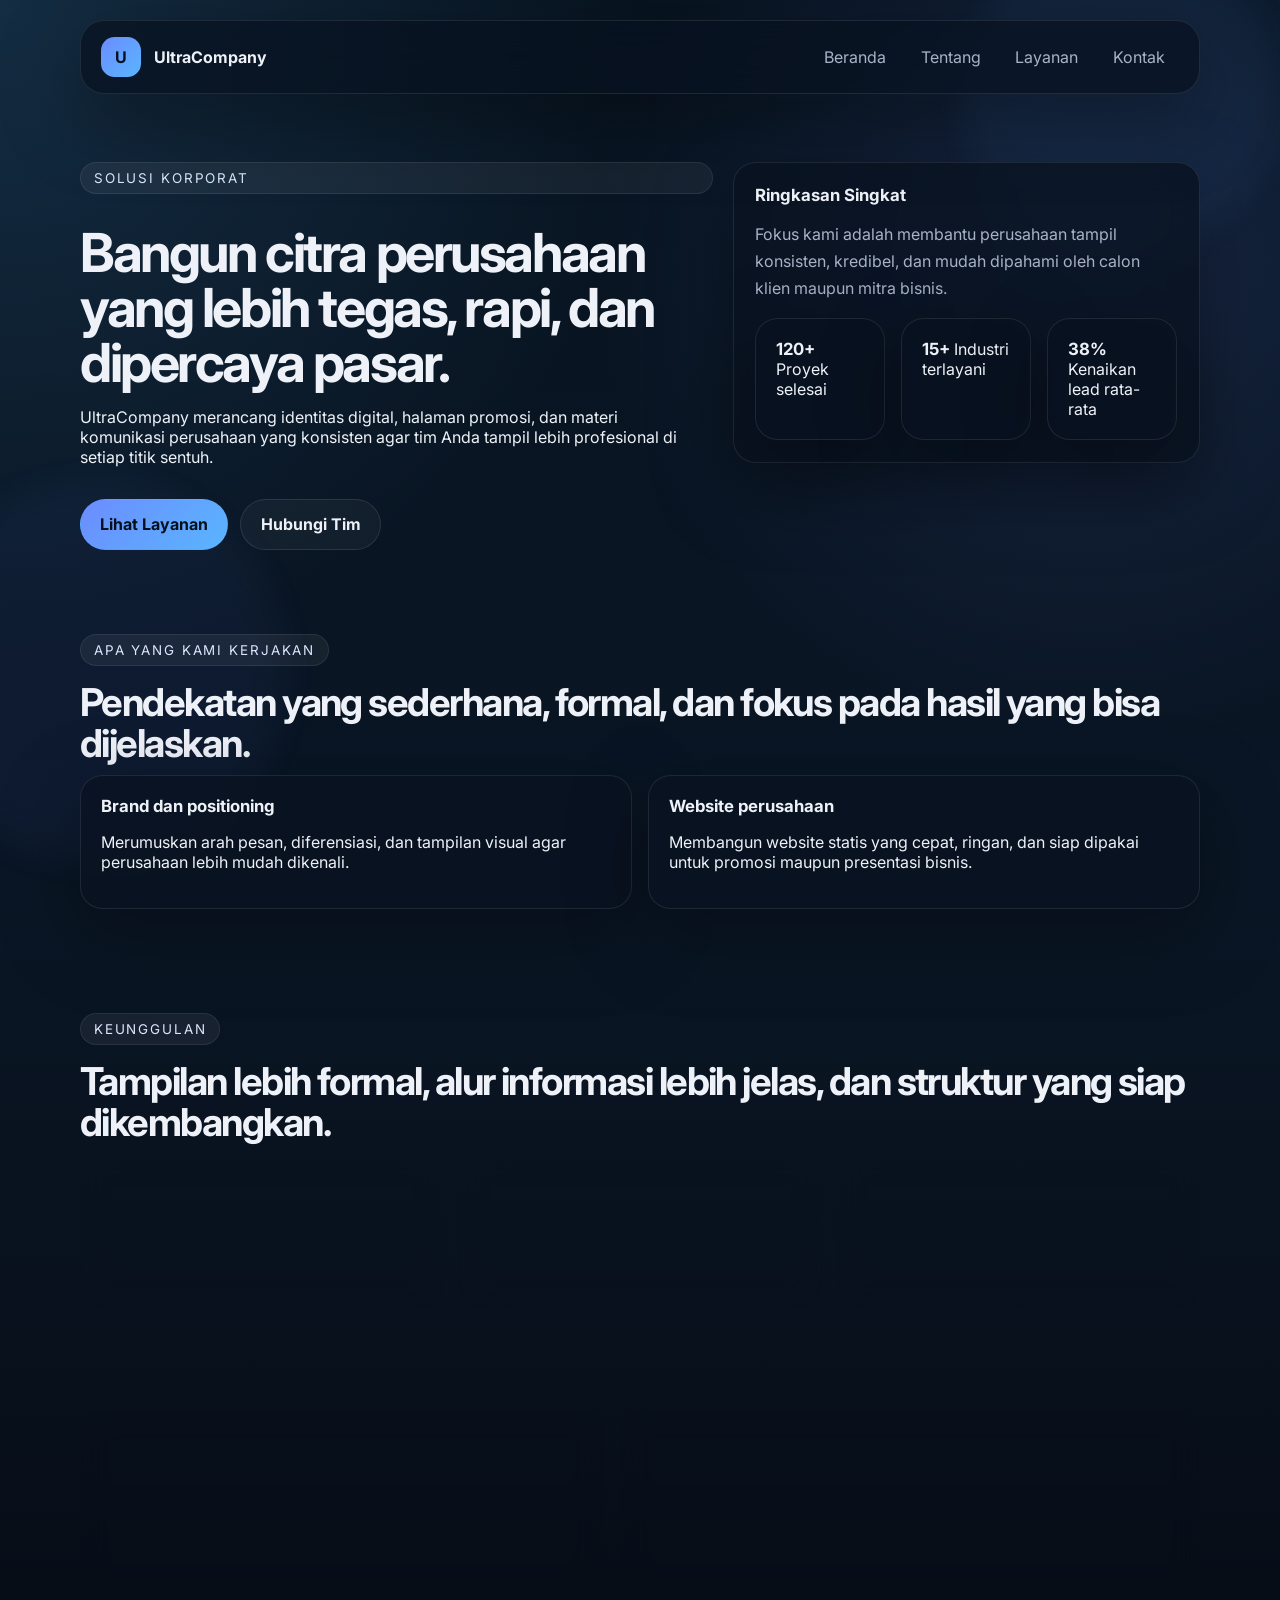
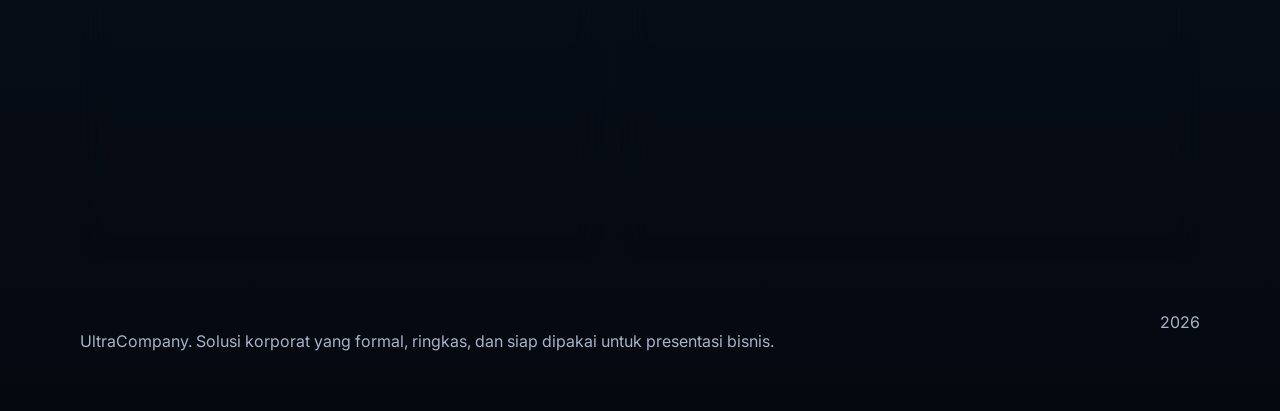
==== index.html @ c70ca1a2 "ready" ====
<!doctype html>
<html lang="id">
<head>
  <meta charset="utf-8">
  <meta name="viewport" content="width=device-width, initial-scale=1">
  <meta name="description" content="UltraCompany membantu perusahaan membangun citra digital yang profesional, konsisten, dan siap berkembang.">
  <title>UltraCompany | Solusi Korporat untuk Pertumbuhan Digital</title>
  <link rel="preconnect" href="https://fonts.googleapis.com">
  <link rel="preconnect" href="https://fonts.gstatic.com" crossorigin>
  <link href="https://fonts.googleapis.com/css2?family=Inter:wght@400;500;600;700;800;900&display=swap" rel="stylesheet">
  <link rel="stylesheet" href="css/style.css">
</head>
<body>
  <div class="backdrop backdrop-a" aria-hidden="true"></div>
  <div class="backdrop backdrop-b" aria-hidden="true"></div>

  <header class="topbar section-shell">
    <a class="brand" href="index.html" aria-label="UltraCompany beranda">
      <span class="brand-mark">U</span>
      <span class="brand-text">UltraCompany</span>
    </a>

    <nav class="nav" aria-label="Navigasi utama">
      <a href="index.html">Beranda</a>
      <a href="about.html">Tentang</a>
      <a href="services.html">Layanan</a>
      <a href="contact.html">Kontak</a>
    </nav>
  </header>

  <main>
    <section class="section-shell page-hero page-hero-grid">
      <div class="page-hero-copy reveal">
        <span class="eyebrow">Solusi Korporat</span>
        <h1>Bangun citra perusahaan yang lebih tegas, rapi, dan dipercaya pasar.</h1>
        <p>
          UltraCompany merancang identitas digital, halaman promosi, dan materi komunikasi perusahaan yang konsisten agar tim Anda tampil lebih profesional di setiap titik sentuh.
        </p>
        <div class="link-row">
          <a class="btn btn-primary" href="services.html">Lihat Layanan</a>
          <a class="btn btn-secondary" href="contact.html">Hubungi Tim</a>
        </div>
      </div>

      <aside class="page-panel reveal" aria-label="Ringkasan perusahaan">
        <h3>Ringkasan Singkat</h3>
        <p class="page-intro">Fokus kami adalah membantu perusahaan tampil konsisten, kredibel, dan mudah dipahami oleh calon klien maupun mitra bisnis.</p>
        <div class="stat-grid">
          <div class="stat-card">
            <strong>120+</strong>
            <span>Proyek selesai</span>
          </div>
          <div class="stat-card">
            <strong>15+</strong>
            <span>Industri terlayani</span>
          </div>
          <div class="stat-card">
            <strong>38%</strong>
            <span>Kenaikan lead rata-rata</span>
          </div>
        </div>
      </aside>
    </section>

    <section class="section-shell page-section">
      <span class="eyebrow reveal">Apa yang Kami Kerjakan</span>
      <h2 class="reveal">Pendekatan yang sederhana, formal, dan fokus pada hasil yang bisa dijelaskan.</h2>
      <div class="service-detail-grid">
        <article class="service-detail reveal">
          <h3>Brand dan positioning</h3>
          <p>Merumuskan arah pesan, diferensiasi, dan tampilan visual agar perusahaan lebih mudah dikenali.</p>
        </article>
        <article class="service-detail reveal">
          <h3>Website perusahaan</h3>
          <p>Membangun website statis yang cepat, ringan, dan siap dipakai untuk promosi maupun presentasi bisnis.</p>
        </article>
      </div>
    </section>

    <section class="section-shell page-section">
      <span class="eyebrow reveal">Keunggulan</span>
      <h2 class="reveal">Tampilan lebih formal, alur informasi lebih jelas, dan struktur yang siap dikembangkan.</h2>
      <div class="value-grid">
        <div class="value-card reveal">
          <h3>Visual yang tenang</h3>
          <p>Dirancang tanpa elemen berlebihan agar kesan perusahaan tetap profesional.</p>
        </div>
        <div class="value-card reveal">
          <h3>Bahasa yang ringkas</h3>
          <p>Konten ditulis dengan nada yang jelas sehingga lebih mudah dipindai dan dipahami.</p>
        </div>
        <div class="value-card reveal">
          <h3>Siap dipakai untuk deploy</h3>
          <p>Struktur file sederhana dan statis, mudah dipindahkan ke hosting apa pun.</p>
        </div>
      </div>
    </section>

    <section class="section-shell page-section contact-grid">
      <div class="contact-card reveal">
        <span class="eyebrow">Portofolio Singkat</span>
        <h2>Contoh hasil yang menekankan kepercayaan dan konsistensi visual.</h2>
        <ul class="bullet-list">
          <li><strong>Rebranding distribusi</strong> Penyegaran identitas dan halaman promosi untuk memperkuat citra perusahaan.</li>
          <li><strong>Website korporat</strong> Struktur informasi yang lebih rapi untuk tim internal dan calon klien.</li>
        </ul>
      </div>

      <div class="contact-card reveal">
        <span class="eyebrow">Siap Mulai</span>
        <h2>Siapkan halaman perusahaan yang lebih formal dan mudah dipercaya.</h2>
        <p class="page-intro">Jika Anda ingin memperbarui citra digital perusahaan, kami bisa bantu dari struktur konten sampai tampilan akhir.</p>
        <div class="link-row">
          <a class="btn btn-primary" href="contact.html">Minta Penawaran</a>
          <a class="btn btn-secondary" href="about.html">Tentang Kami</a>
        </div>
      </div>
    </section>
  </main>

  <footer class="footer section-shell">
    <p>UltraCompany. Solusi korporat yang formal, ringkas, dan siap dipakai untuk presentasi bisnis.</p>
    <span>2026</span>
  </footer>
</body>
</html>
---- css/style.css ----
:root {
  --bg: #08111f;
  --bg-soft: #0f1a2d;
  --panel: rgba(9, 18, 32, 0.78);
  --panel-border: rgba(255, 255, 255, 0.09);
  --text: #eef2f8;
  --muted: #a8b3c7;
  --accent: #6c8cff;
  --accent-2: #59b5ff;
  --shadow: 0 24px 80px rgba(0, 0, 0, 0.35);
}

* {
  box-sizing: border-box;
}

html {
  scroll-behavior: smooth;
}

body {
  margin: 0;
  font-family: "Inter", system-ui, -apple-system, BlinkMacSystemFont, "Segoe UI", sans-serif;
  background:
    radial-gradient(circle at top left, rgba(89, 181, 255, 0.16), transparent 28%),
    radial-gradient(circle at 85% 12%, rgba(108, 140, 255, 0.16), transparent 24%),
    linear-gradient(180deg, #07131f 0%, #0a1625 45%, #05080f 100%);
  color: var(--text);
}

a {
  color: inherit;
  text-decoration: none;
}

.backdrop {
  position: fixed;
  inset: auto;
  z-index: -1;
  filter: blur(18px);
  opacity: 0.45;
}

.backdrop-a {
  width: 20rem;
  height: 20rem;
  top: -4rem;
  right: 0;
  background: rgba(89, 181, 255, 0.12);
  border-radius: 50%;
}

.backdrop-b {
  width: 24rem;
  height: 24rem;
  left: -6rem;
  top: 30rem;
  background: rgba(108, 140, 255, 0.12);
  border-radius: 50%;
}

.section-shell {
  width: min(1120px, calc(100% - 2rem));
  margin: 0 auto;
}

.topbar {
  width: min(1120px, calc(100% - 2rem));
  margin: 1.25rem auto 0;
  padding: 1rem 1.25rem;
  display: flex;
  align-items: center;
  justify-content: space-between;
  gap: 1rem;
  border: 1px solid var(--panel-border);
  background: rgba(8, 17, 31, 0.72);
  backdrop-filter: blur(18px);
  border-radius: 1.5rem;
  box-shadow: var(--shadow);
  position: sticky;
  top: 1rem;
  z-index: 20;
}

.brand {
  display: inline-flex;
  align-items: center;
  gap: 0.8rem;
  font-family: inherit;
  font-weight: 700;
}

.brand-mark {
  width: 2.5rem;
  height: 2.5rem;
  display: grid;
  place-items: center;
  border-radius: 0.85rem;
  background: linear-gradient(135deg, var(--accent), var(--accent-2));
  color: #07131f;
}

.nav {
  display: flex;
  flex-wrap: wrap;
  gap: 0.35rem;
}

.nav a {
  padding: 0.6rem 0.9rem;
  color: var(--muted);
  border-radius: 999px;
}

.nav a:hover,
.nav a:focus-visible {
  background: rgba(255, 255, 255, 0.06);
  color: var(--text);
  outline: none;
}

.hero {
  padding: 5.5rem 0 2rem;
  display: grid;
  grid-template-columns: 1.2fr 0.8fr;
  gap: 1.5rem;
  align-items: center;
}

.hero-copy h1,
.section-heading h2,
.contact-block h2 {
  margin: 0;
  font-family: inherit;
  line-height: 1.02;
  letter-spacing: -0.04em;
  font-weight: 800;
}

.hero-copy h1 {
  font-size: clamp(2.8rem, 5vw, 5.8rem);
  max-width: 11ch;
}

.eyebrow {
  display: inline-block;
  margin-bottom: 1rem;
  padding: 0.45rem 0.8rem;
  border-radius: 999px;
  font-size: 0.84rem;
  letter-spacing: 0.14em;
  text-transform: uppercase;
  color: #dce7ff;
  background: rgba(255, 255, 255, 0.06);
  border: 1px solid rgba(255, 255, 255, 0.08);
}

.hero-copy p,
.section-heading p,
.service-card p,
.benefit-item p,
.portfolio-card p,
.quote-block p,
.contact-block p,
.footer p {
  color: var(--muted);
  line-height: 1.7;
  font-size: 1rem;
}

.hero-copy p {
  max-width: 60ch;
  font-size: 1.08rem;
  margin: 1.4rem 0 0;
}

.hero-actions {
  display: flex;
  flex-wrap: wrap;
  gap: 0.9rem;
  margin-top: 2rem;
}

.btn {
  display: inline-flex;
  align-items: center;
  justify-content: center;
  min-height: 3.2rem;
  padding: 0.8rem 1.2rem;
  border-radius: 999px;
  border: 1px solid transparent;
  font-weight: 700;
}

.btn-primary {
  background: linear-gradient(135deg, var(--accent), var(--accent-2));
  color: #04111b;
}

.btn-secondary {
  background: rgba(255, 255, 255, 0.04);
  border-color: rgba(255, 255, 255, 0.1);
}

.stats {
  display: grid;
  grid-template-columns: repeat(3, minmax(0, 1fr));
  gap: 1rem;
  margin-top: 2.4rem;
}

.stats div,
.mini-grid div,
.service-card,
.benefit-item,
.portfolio-card,
.hero-card,
.quote-block,
.contact-block {
  border: 1px solid var(--panel-border);
  background: var(--panel);
  box-shadow: var(--shadow);
  backdrop-filter: blur(16px);
}

.stats div {
  padding: 1rem;
  border-radius: 1.2rem;
}

.stats strong,
.mini-grid strong {
  display: block;
  font-size: 1.35rem;
  font-family: inherit;
  font-weight: 800;
}

.stats span,
.mini-grid span,
.panel-row span,
.portfolio-tag {
  color: var(--muted);
  font-size: 0.92rem;
}

.hero-card {
  padding: 1.25rem;
  border-radius: 1.6rem;
}

.card-chip {
  display: inline-flex;
  margin-bottom: 1rem;
  padding: 0.45rem 0.8rem;
  border-radius: 999px;
  background: rgba(89, 181, 255, 0.14);
  color: #dce7ff;
  font-size: 0.82rem;
  font-weight: 700;
  text-transform: uppercase;
  letter-spacing: 0.12em;
}

.card-panel {
  display: grid;
  gap: 0.9rem;
}

.panel-row {
  padding: 1rem;
  border-radius: 1rem;
  background: rgba(255, 255, 255, 0.04);
}

.panel-row strong {
  display: block;
  margin-top: 0.35rem;
  font-size: 1.02rem;
  line-height: 1.5;
}

.mini-grid {
  margin-top: 1rem;
  display: grid;
  grid-template-columns: repeat(2, minmax(0, 1fr));
  gap: 0.9rem;
}

.mini-grid div {
  padding: 0.95rem;
  border-radius: 1rem;
}

.section-block {
  padding: 3.5rem 0;
}

.section-heading {
  max-width: 58rem;
  margin-bottom: 1.5rem;
}

.section-heading h2,
.contact-block h2 {
  font-size: clamp(2rem, 4vw, 3.4rem);
  max-width: 14ch;
}

.service-grid,
.portfolio-grid {
  display: grid;
  grid-template-columns: repeat(4, minmax(0, 1fr));
  gap: 1rem;
}

.service-card,
.benefit-item,
.portfolio-card {
  padding: 1.35rem;
  border-radius: 1.4rem;
}

.service-card h3,
.benefit-item strong,
.portfolio-card h3 {
  margin: 0 0 0.75rem;
  font-family: inherit;
  font-size: 1.2rem;
  font-weight: 700;
}

.split-layout {
  display: grid;
  gap: 1rem;
}

.benefits {
  display: grid;
  grid-template-columns: repeat(3, minmax(0, 1fr));
  gap: 1rem;
}

.quote-block {
  padding: 2rem;
  border-radius: 1.6rem;
  margin: 2rem auto;
}

.quote-block blockquote {
  margin: 0;
  font-family: inherit;
  font-size: clamp(1.5rem, 2.6vw, 2.5rem);
  line-height: 1.2;
  max-width: 22ch;
  font-weight: 700;
}

.portfolio-tag {
  display: inline-flex;
  margin-bottom: 1rem;
  padding: 0.35rem 0.7rem;
  border-radius: 999px;
  background: rgba(89, 181, 255, 0.12);
  color: #dce7ff;
}

.page-hero {
  padding: 4.25rem 0 2rem;
}

.page-hero-grid {
  display: grid;
  grid-template-columns: 1.15fr 0.85fr;
  gap: 1.25rem;
  align-items: start;
}

.page-hero-copy {
  display: grid;
  gap: 1rem;
}

.page-hero-copy h1,
.page-hero-copy h2 {
  margin: 0;
  font-size: clamp(2.4rem, 4.2vw, 4.8rem);
  line-height: 1.02;
  letter-spacing: -0.045em;
}

.page-hero-copy p {
  max-width: 62ch;
  margin: 0;
}

.page-panel,
.info-card,
.contact-card,
.process-step,
.service-detail,
.value-card,
.stat-card {
  border: 1px solid var(--panel-border);
  background: var(--panel);
  box-shadow: var(--shadow);
  backdrop-filter: blur(16px);
  border-radius: 1.4rem;
}

.page-panel {
  padding: 1.35rem;
}

.page-panel h3,
.info-card h3,
.contact-card h3,
.process-step h3,
.service-detail h3,
.value-card h3,
.stat-card strong {
  margin: 0 0 0.6rem;
  font-size: 1.05rem;
  font-weight: 700;
}

.stat-grid,
.value-grid,
.service-detail-grid,
.process-grid,
.contact-grid {
  display: grid;
  gap: 1rem;
}

.stat-grid {
  grid-template-columns: repeat(3, minmax(0, 1fr));
  margin-top: 1rem;
}

.stat-card,
.info-card,
.contact-card,
.process-step,
.service-detail,
.value-card {
  padding: 1.25rem;
}

.page-section {
  padding: 3.25rem 0;
}

.page-section h2 {
  margin: 0 0 0.75rem;
  font-size: clamp(1.9rem, 3vw, 3rem);
  line-height: 1.05;
  letter-spacing: -0.04em;
}

.page-section > p,
.page-intro {
  color: var(--muted);
  line-height: 1.7;
  max-width: 68ch;
}

.value-grid {
  grid-template-columns: repeat(3, minmax(0, 1fr));
}

.service-detail-grid {
  grid-template-columns: repeat(2, minmax(0, 1fr));
}

.process-grid {
  grid-template-columns: repeat(4, minmax(0, 1fr));
}

.contact-grid {
  grid-template-columns: 0.95fr 1.05fr;
}

.contact-list,
.detail-list,
.bullet-list {
  list-style: none;
  padding: 0;
  margin: 0;
  display: grid;
  gap: 0.75rem;
}

.contact-list li,
.detail-list li,
.bullet-list li {
  padding: 0.9rem 1rem;
  border-radius: 1rem;
  background: rgba(255, 255, 255, 0.04);
  color: var(--muted);
  line-height: 1.55;
}

.contact-list strong,
.detail-list strong,
.bullet-list strong {
  display: block;
  color: var(--text);
  margin-bottom: 0.2rem;
}

.link-row {
  display: flex;
  flex-wrap: wrap;
  gap: 0.75rem;
  margin-top: 1rem;
}

.link-row .btn-secondary {
  color: var(--text);
}

.contact-block {
  margin: 2rem auto 4rem;
  padding: 1.6rem;
  border-radius: 1.6rem;
  display: flex;
  align-items: center;
  justify-content: space-between;
  gap: 1rem;
}

.footer {
  padding: 0 0 2.5rem;
  display: flex;
  justify-content: space-between;
  gap: 1rem;
  color: var(--muted);
}

.reveal {
  animation: rise 0.7s ease both;
}

.reveal:nth-child(2) {
  animation-delay: 0.08s;
}

.reveal:nth-child(3) {
  animation-delay: 0.16s;
}

.reveal:nth-child(4) {
  animation-delay: 0.24s;
}

@keyframes rise {
  from {
    opacity: 0;
    transform: translateY(18px);
  }
  to {
    opacity: 1;
    transform: translateY(0);
  }
}

@media (max-width: 960px) {
  .page-hero-grid,
  .contact-grid {
    grid-template-columns: 1fr;
  }

  .value-grid,
  .service-detail-grid,
  .process-grid {
    grid-template-columns: repeat(2, minmax(0, 1fr));
  }

  .stat-grid {
    grid-template-columns: 1fr;
  }

  .hero,
  .service-grid,
  .benefits,
  .portfolio-grid,
  .contact-block,
  .footer {
    grid-template-columns: 1fr;
  }

  .hero,
  .contact-block,
  .footer {
    display: grid;
  }

  .service-grid,
  .portfolio-grid,
  .benefits {
    grid-template-columns: repeat(2, minmax(0, 1fr));
  }

  .hero {
    padding-top: 4rem;
  }

  .topbar {
    position: static;
    flex-direction: column;
    align-items: flex-start;
  }
}

@media (max-width: 680px) {
  .hero-copy h1 {
    font-size: clamp(2.5rem, 11vw, 3.4rem);
    max-width: 12ch;
  }

  .value-grid,
  .service-detail-grid,
  .process-grid,
  .stat-grid {
    grid-template-columns: 1fr;
  }

  .section-shell,
  .topbar {
    width: min(100% - 1rem, 1120px);
  }

  .service-grid,
  .portfolio-grid,
  .benefits,
  .stats,
  .mini-grid {
    grid-template-columns: 1fr;
  }

  .nav {
    gap: 0.2rem;
  }

  .nav a {
    padding: 0.5rem 0.75rem;
  }

  .contact-block {
    text-align: left;
  }

  .footer {
    margin-bottom: 1rem;
  }
}
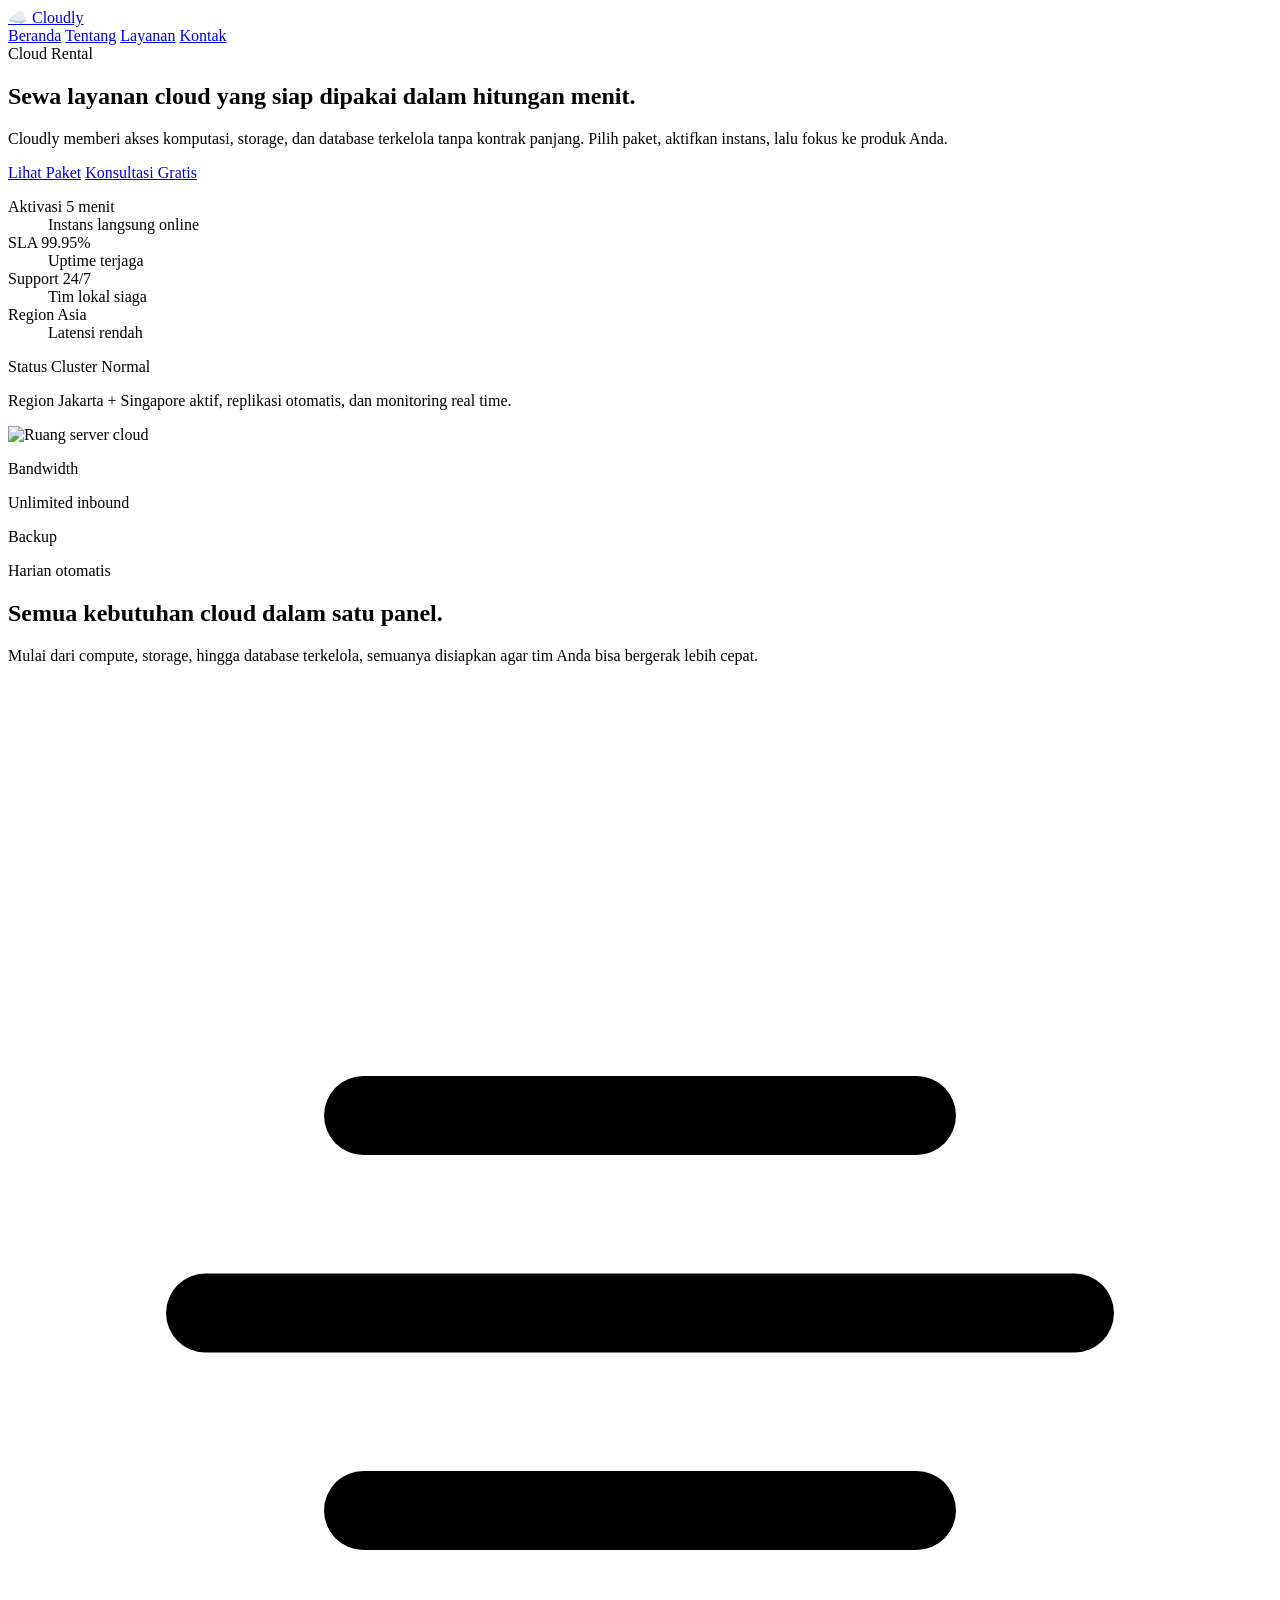
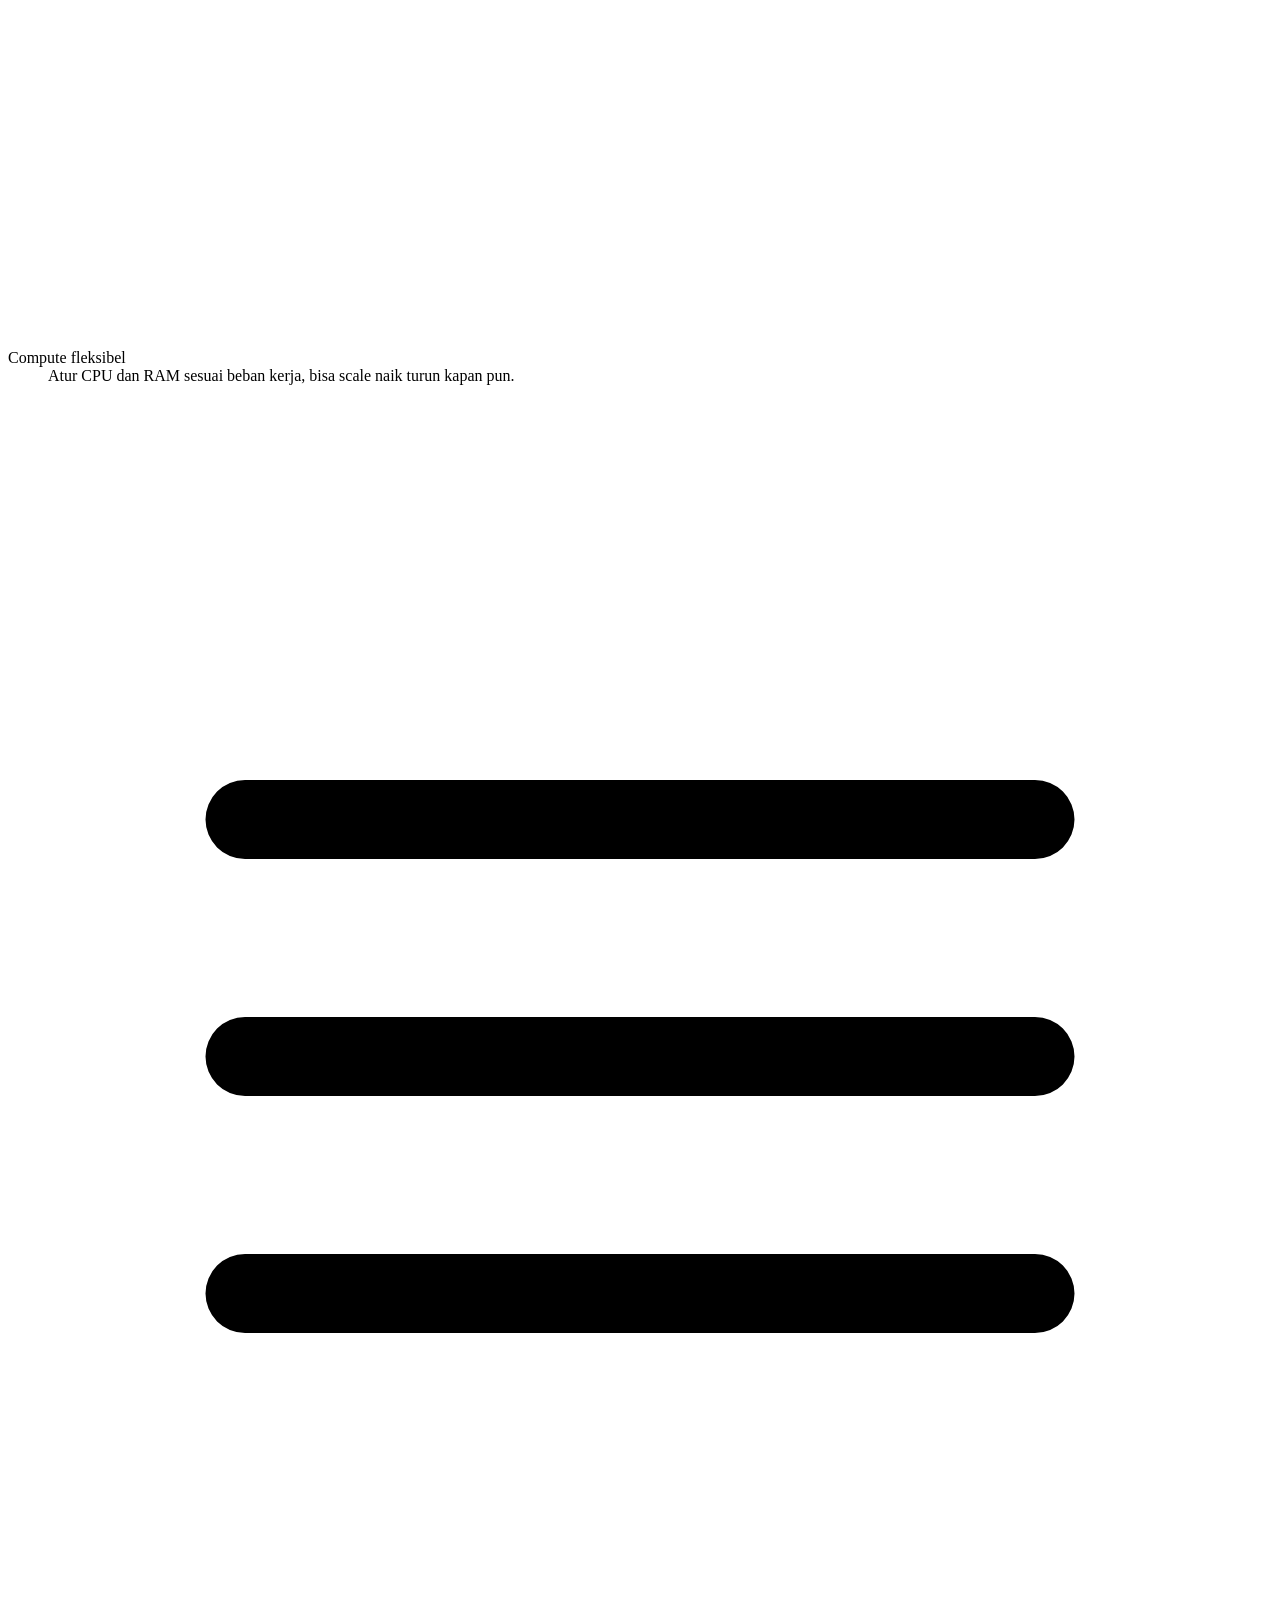
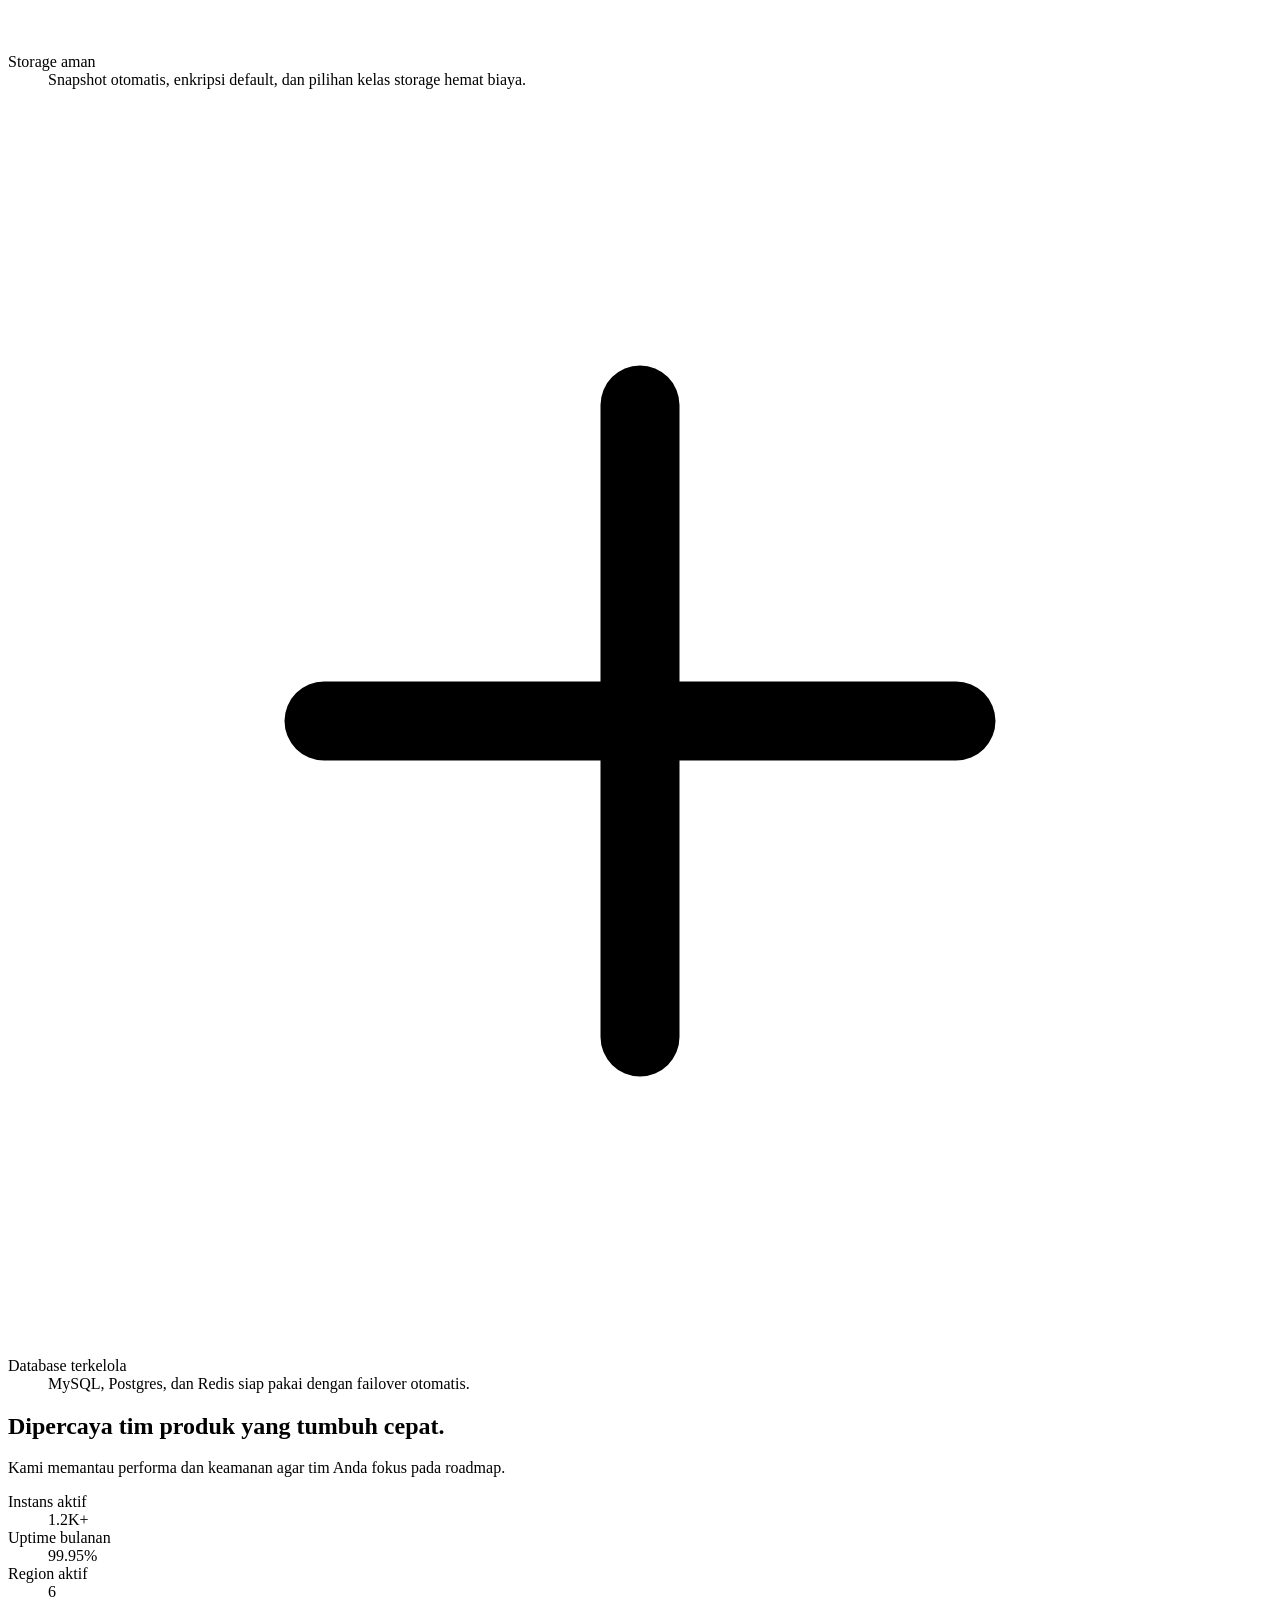
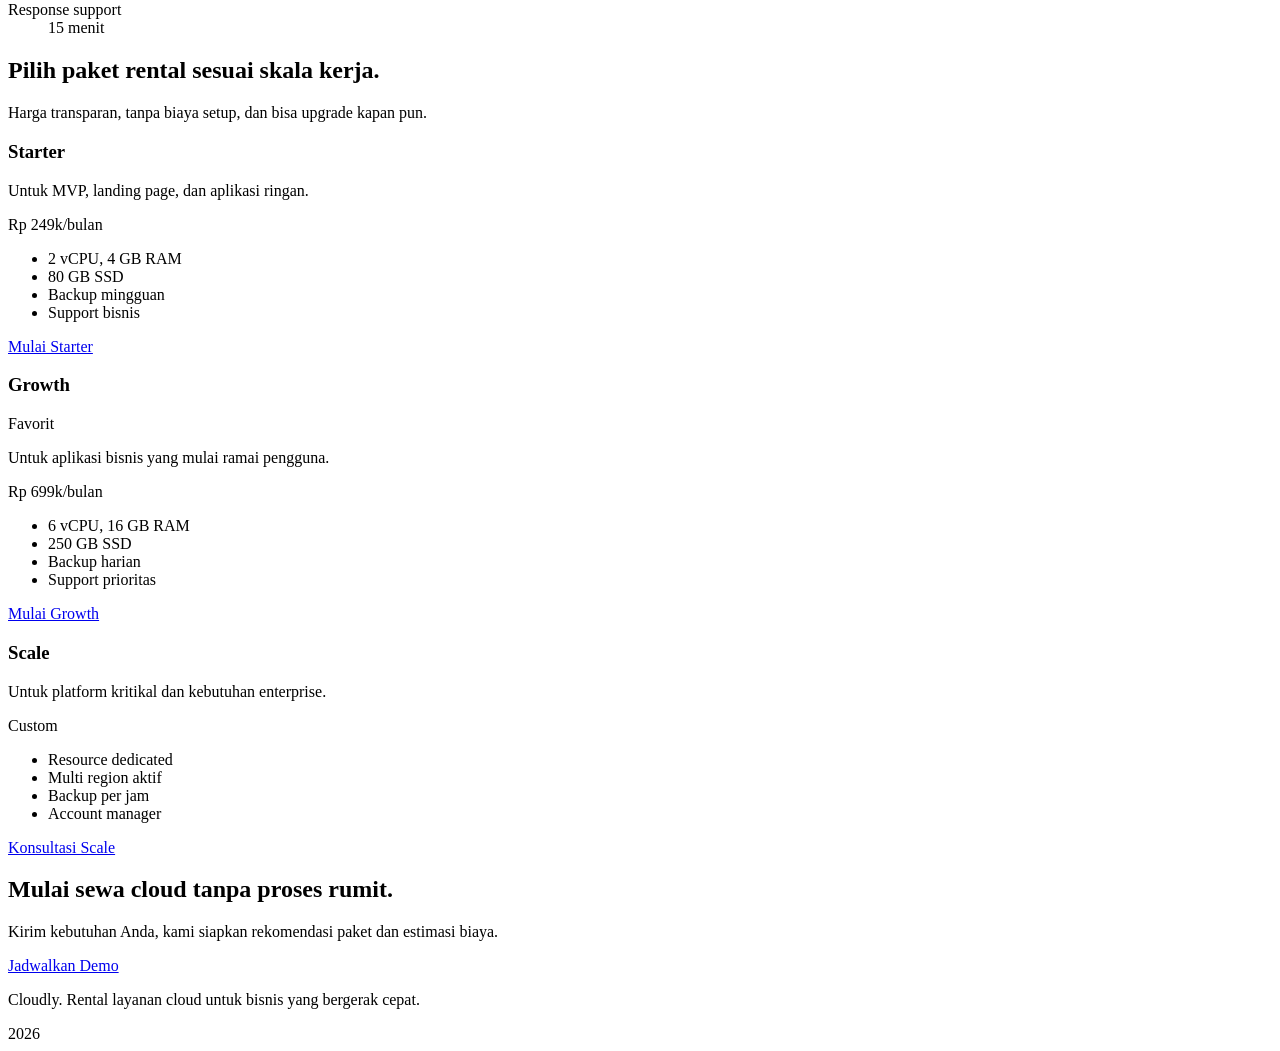
==== commit 20bf6d52: "feat: update website content and layout for Cloudly services - Changed meta description and title in" ====
--- a/index.html
+++ b/index.html
@@ -3,124 +3,231 @@
 <head>
   <meta charset="utf-8">
   <meta name="viewport" content="width=device-width, initial-scale=1">
-  <meta name="description" content="UltraCompany membantu perusahaan membangun citra digital yang profesional, konsisten, dan siap berkembang.">
-  <title>UltraCompany | Solusi Korporat untuk Pertumbuhan Digital</title>
+  <meta name="description" content="Cloudly menyediakan layanan cloud rental untuk compute, storage, dan database terkelola dengan aktivasi cepat.">
+  <title>Cloudly | Rental Layanan Cloud untuk Bisnis</title>
   <link rel="preconnect" href="https://fonts.googleapis.com">
   <link rel="preconnect" href="https://fonts.gstatic.com" crossorigin>
-  <link href="https://fonts.googleapis.com/css2?family=Inter:wght@400;500;600;700;800;900&display=swap" rel="stylesheet">
-  <link rel="stylesheet" href="css/style.css">
+  <link href="https://fonts.googleapis.com/css2?family=Manrope:wght@400;500;600;700&family=Space+Grotesk:wght@500;600;700&display=swap" rel="stylesheet">
+  <script>
+    tailwind.config = {
+      theme: {
+        extend: {
+          fontFamily: {
+            display: ['"Space Grotesk"', 'ui-sans-serif', 'system-ui', 'sans-serif'],
+            body: ['"Manrope"', 'ui-sans-serif', 'system-ui', 'sans-serif'],
+          },
+        },
+      },
+    };
+  </script>
+  <script src="https://cdn.tailwindcss.com"></script>
 </head>
-<body>
-  <div class="backdrop backdrop-a" aria-hidden="true"></div>
-  <div class="backdrop backdrop-b" aria-hidden="true"></div>
-
-  <header class="topbar section-shell">
-    <a class="brand" href="index.html" aria-label="UltraCompany beranda">
-      <span class="brand-mark">U</span>
-      <span class="brand-text">UltraCompany</span>
-    </a>
-
-    <nav class="nav" aria-label="Navigasi utama">
-      <a href="index.html">Beranda</a>
-      <a href="about.html">Tentang</a>
-      <a href="services.html">Layanan</a>
-      <a href="contact.html">Kontak</a>
-    </nav>
-  </header>
-
-  <main>
-    <section class="section-shell page-hero page-hero-grid">
-      <div class="page-hero-copy reveal">
-        <span class="eyebrow">Solusi Korporat</span>
-        <h1>Bangun citra perusahaan yang lebih tegas, rapi, dan dipercaya pasar.</h1>
-        <p>
-          UltraCompany merancang identitas digital, halaman promosi, dan materi komunikasi perusahaan yang konsisten agar tim Anda tampil lebih profesional di setiap titik sentuh.
-        </p>
-        <div class="link-row">
-          <a class="btn btn-primary" href="services.html">Lihat Layanan</a>
-          <a class="btn btn-secondary" href="contact.html">Hubungi Tim</a>
-        </div>
+<body class="min-h-screen bg-slate-50 font-body text-slate-900 antialiased">
+  <div class="relative overflow-hidden">
+    <div class="pointer-events-none absolute -top-32 right-0 h-72 w-72 rounded-full bg-cyan-200/60 blur-3xl"></div>
+    <div class="pointer-events-none absolute left-0 top-64 h-80 w-80 rounded-full bg-amber-200/50 blur-3xl"></div>
+    <div class="pointer-events-none absolute bottom-0 right-1/4 h-72 w-72 rounded-full bg-sky-200/50 blur-3xl"></div>
+
+    <header class="mx-auto mt-6 flex max-w-6xl flex-wrap items-center justify-between gap-4 rounded-full border border-slate-200/70 bg-white/80 px-4 py-3 shadow-sm backdrop-blur">
+      <a class="flex items-center gap-3 font-display text-lg font-semibold" href="index.html" aria-label="Cloudly beranda">
+        <span class="flex h-10 w-10 items-center justify-center rounded-full bg-cyan-600 text-white">☁️</span>
+        Cloudly
+      </a>
+      <nav class="flex flex-wrap items-center gap-2 text-sm font-semibold text-slate-600" aria-label="Navigasi utama">
+        <a class="rounded-full bg-slate-900 px-3 py-2 text-white" href="index.html">Beranda</a>
+        <a class="rounded-full px-3 py-2 transition hover:bg-slate-100" href="about.html">Tentang</a>
+        <a class="rounded-full px-3 py-2 transition hover:bg-slate-100" href="services.html">Layanan</a>
+        <a class="rounded-full px-3 py-2 transition hover:bg-slate-100" href="contact.html">Kontak</a>
+      </nav>
+    </header>
+
+    <main class="relative z-10">
+      <section class="mx-auto max-w-6xl px-6 pt-16 pb-20 lg:grid lg:grid-cols-12 lg:items-center lg:gap-12">
+        <div class="lg:col-span-7">
+          <span class="inline-flex items-center gap-2 rounded-full border border-cyan-200/80 bg-white/70 px-3 py-1 text-xs font-semibold uppercase tracking-[0.2em] text-cyan-700">Cloud Rental</span>
+          <h1 class="mt-6 font-display text-4xl font-semibold tracking-tight text-slate-900 sm:text-5xl lg:text-6xl">Sewa layanan cloud yang siap dipakai dalam hitungan menit.</h1>
+          <p class="mt-6 text-lg text-slate-600">Cloudly memberi akses komputasi, storage, dan database terkelola tanpa kontrak panjang. Pilih paket, aktifkan instans, lalu fokus ke produk Anda.</p>
+          <div class="mt-8 flex flex-wrap gap-3">
+            <a class="rounded-full bg-cyan-600 px-5 py-2.5 text-sm font-semibold text-white shadow-sm transition hover:bg-cyan-500" href="services.html">Lihat Paket</a>
+            <a class="rounded-full border border-slate-300 bg-white px-5 py-2.5 text-sm font-semibold text-slate-700 shadow-sm transition hover:border-slate-400" href="contact.html">Konsultasi Gratis</a>
+          </div>
+          <dl class="mt-10 grid grid-cols-2 gap-6 text-sm text-slate-600 sm:grid-cols-4">
+            <div>
+              <dt class="font-semibold text-slate-900">Aktivasi 5 menit</dt>
+              <dd>Instans langsung online</dd>
+            </div>
+            <div>
+              <dt class="font-semibold text-slate-900">SLA 99.95%</dt>
+              <dd>Uptime terjaga</dd>
+            </div>
+            <div>
+              <dt class="font-semibold text-slate-900">Support 24/7</dt>
+              <dd>Tim lokal siaga</dd>
+            </div>
+            <div>
+              <dt class="font-semibold text-slate-900">Region Asia</dt>
+              <dd>Latensi rendah</dd>
+            </div>
+          </dl>
+        </div>
+        <div class="relative mt-12 lg:col-span-5 lg:mt-0">
+          <div class="rounded-3xl border border-slate-200 bg-white p-6 shadow-xl">
+            <div class="flex items-center justify-between">
+              <span class="text-sm font-semibold text-cyan-700">Status Cluster</span>
+              <span class="rounded-full bg-emerald-100 px-3 py-1 text-xs font-semibold text-emerald-700">Normal</span>
+            </div>
+            <p class="mt-4 text-sm text-slate-600">Region Jakarta + Singapore aktif, replikasi otomatis, dan monitoring real time.</p>
+            <img src="https://images.unsplash.com/photo-1518770660439-4636190af475?auto=format&fit=crop&w=900&q=80" alt="Ruang server cloud" class="mt-6 h-64 w-full rounded-2xl object-cover">
+            <div class="mt-6 grid grid-cols-2 gap-4 text-xs text-slate-600">
+              <div class="rounded-2xl bg-slate-50 p-3">
+                <p class="font-semibold text-slate-900">Bandwidth</p>
+                <p>Unlimited inbound</p>
+              </div>
+              <div class="rounded-2xl bg-slate-50 p-3">
+                <p class="font-semibold text-slate-900">Backup</p>
+                <p>Harian otomatis</p>
+              </div>
+            </div>
+          </div>
+        </div>
+      </section>
+
+      <section class="mx-auto max-w-6xl px-6 py-16">
+        <div class="mx-auto max-w-2xl text-center">
+          <h2 class="font-display text-3xl font-semibold tracking-tight text-slate-900 sm:text-4xl">Semua kebutuhan cloud dalam satu panel.</h2>
+          <p class="mt-4 text-base text-slate-600">Mulai dari compute, storage, hingga database terkelola, semuanya disiapkan agar tim Anda bisa bergerak lebih cepat.</p>
+        </div>
+        <dl class="mt-12 grid gap-6 md:grid-cols-3">
+          <div class="flex flex-col rounded-3xl border border-slate-200 bg-white p-6 shadow-sm">
+            <div class="flex h-12 w-12 items-center justify-center rounded-2xl bg-cyan-600 text-white">
+              <svg viewBox="0 0 24 24" fill="none" stroke="currentColor" stroke-width="1.5" aria-hidden="true" class="h-6 w-6">
+                <path d="M3.75 12h16.5M6.75 8.25h10.5M6.75 15.75h10.5" stroke-linecap="round" stroke-linejoin="round" />
+              </svg>
+            </div>
+            <dt class="mt-5 text-lg font-semibold text-slate-900">Compute fleksibel</dt>
+            <dd class="mt-2 text-sm text-slate-600">Atur CPU dan RAM sesuai beban kerja, bisa scale naik turun kapan pun.</dd>
+          </div>
+          <div class="flex flex-col rounded-3xl border border-slate-200 bg-white p-6 shadow-sm">
+            <div class="flex h-12 w-12 items-center justify-center rounded-2xl bg-amber-500 text-white">
+              <svg viewBox="0 0 24 24" fill="none" stroke="currentColor" stroke-width="1.5" aria-hidden="true" class="h-6 w-6">
+                <path d="M4.5 12.75h15m-15 4.5h15m-15-9h15" stroke-linecap="round" stroke-linejoin="round" />
+              </svg>
+            </div>
+            <dt class="mt-5 text-lg font-semibold text-slate-900">Storage aman</dt>
+            <dd class="mt-2 text-sm text-slate-600">Snapshot otomatis, enkripsi default, dan pilihan kelas storage hemat biaya.</dd>
+          </div>
+          <div class="flex flex-col rounded-3xl border border-slate-200 bg-white p-6 shadow-sm">
+            <div class="flex h-12 w-12 items-center justify-center rounded-2xl bg-sky-500 text-white">
+              <svg viewBox="0 0 24 24" fill="none" stroke="currentColor" stroke-width="1.5" aria-hidden="true" class="h-6 w-6">
+                <path d="M12 6v12m6-6H6" stroke-linecap="round" stroke-linejoin="round" />
+              </svg>
+            </div>
+            <dt class="mt-5 text-lg font-semibold text-slate-900">Database terkelola</dt>
+            <dd class="mt-2 text-sm text-slate-600">MySQL, Postgres, dan Redis siap pakai dengan failover otomatis.</dd>
+          </div>
+        </dl>
+      </section>
+
+      <section class="mx-auto max-w-6xl px-6 py-16">
+        <div class="rounded-3xl border border-slate-200 bg-white p-10 shadow-sm">
+          <div class="text-center">
+            <h2 class="font-display text-3xl font-semibold text-slate-900 sm:text-4xl">Dipercaya tim produk yang tumbuh cepat.</h2>
+            <p class="mt-4 text-base text-slate-600">Kami memantau performa dan keamanan agar tim Anda fokus pada roadmap.</p>
+          </div>
+          <dl class="mt-10 grid grid-cols-1 gap-4 text-center sm:grid-cols-2 lg:grid-cols-4">
+            <div class="rounded-2xl bg-slate-50 p-6">
+              <dt class="text-xs font-semibold uppercase tracking-[0.2em] text-slate-500">Instans aktif</dt>
+              <dd class="mt-3 text-3xl font-semibold text-slate-900">1.2K+</dd>
+            </div>
+            <div class="rounded-2xl bg-slate-50 p-6">
+              <dt class="text-xs font-semibold uppercase tracking-[0.2em] text-slate-500">Uptime bulanan</dt>
+              <dd class="mt-3 text-3xl font-semibold text-slate-900">99.95%</dd>
+            </div>
+            <div class="rounded-2xl bg-slate-50 p-6">
+              <dt class="text-xs font-semibold uppercase tracking-[0.2em] text-slate-500">Region aktif</dt>
+              <dd class="mt-3 text-3xl font-semibold text-slate-900">6</dd>
+            </div>
+            <div class="rounded-2xl bg-slate-50 p-6">
+              <dt class="text-xs font-semibold uppercase tracking-[0.2em] text-slate-500">Response support</dt>
+              <dd class="mt-3 text-3xl font-semibold text-slate-900">15 menit</dd>
+            </div>
+          </dl>
+        </div>
+      </section>
+
+      <section class="mx-auto max-w-6xl px-6 py-16">
+        <div class="mx-auto max-w-3xl text-center">
+          <h2 class="font-display text-3xl font-semibold text-slate-900 sm:text-4xl">Pilih paket rental sesuai skala kerja.</h2>
+          <p class="mt-4 text-base text-slate-600">Harga transparan, tanpa biaya setup, dan bisa upgrade kapan pun.</p>
+        </div>
+        <div class="mt-12 grid gap-6 lg:grid-cols-3">
+          <div class="flex flex-col justify-between rounded-3xl border border-slate-200 bg-white p-8 shadow-sm">
+            <div>
+              <h3 class="text-lg font-semibold text-slate-900">Starter</h3>
+              <p class="mt-2 text-sm text-slate-600">Untuk MVP, landing page, dan aplikasi ringan.</p>
+              <p class="mt-6 text-4xl font-semibold text-slate-900">Rp 249k<span class="text-sm font-semibold text-slate-500">/bulan</span></p>
+              <ul class="mt-6 space-y-3 text-sm text-slate-600">
+                <li>2 vCPU, 4 GB RAM</li>
+                <li>80 GB SSD</li>
+                <li>Backup mingguan</li>
+                <li>Support bisnis</li>
+              </ul>
+            </div>
+            <a class="mt-8 rounded-full border border-slate-300 px-4 py-2 text-center text-sm font-semibold text-slate-700 transition hover:border-slate-400" href="contact.html">Mulai Starter</a>
+          </div>
+          <div class="flex flex-col justify-between rounded-3xl border border-cyan-200 bg-white p-8 shadow-lg">
+            <div>
+              <div class="flex items-center justify-between">
+                <h3 class="text-lg font-semibold text-slate-900">Growth</h3>
+                <span class="rounded-full bg-cyan-100 px-3 py-1 text-xs font-semibold text-cyan-700">Favorit</span>
+              </div>
+              <p class="mt-2 text-sm text-slate-600">Untuk aplikasi bisnis yang mulai ramai pengguna.</p>
+              <p class="mt-6 text-4xl font-semibold text-slate-900">Rp 699k<span class="text-sm font-semibold text-slate-500">/bulan</span></p>
+              <ul class="mt-6 space-y-3 text-sm text-slate-600">
+                <li>6 vCPU, 16 GB RAM</li>
+                <li>250 GB SSD</li>
+                <li>Backup harian</li>
+                <li>Support prioritas</li>
+              </ul>
+            </div>
+            <a class="mt-8 rounded-full bg-cyan-600 px-4 py-2 text-center text-sm font-semibold text-white shadow-sm transition hover:bg-cyan-500" href="contact.html">Mulai Growth</a>
+          </div>
+          <div class="flex flex-col justify-between rounded-3xl border border-slate-200 bg-white p-8 shadow-sm">
+            <div>
+              <h3 class="text-lg font-semibold text-slate-900">Scale</h3>
+              <p class="mt-2 text-sm text-slate-600">Untuk platform kritikal dan kebutuhan enterprise.</p>
+              <p class="mt-6 text-4xl font-semibold text-slate-900">Custom</p>
+              <ul class="mt-6 space-y-3 text-sm text-slate-600">
+                <li>Resource dedicated</li>
+                <li>Multi region aktif</li>
+                <li>Backup per jam</li>
+                <li>Account manager</li>
+              </ul>
+            </div>
+            <a class="mt-8 rounded-full border border-slate-300 px-4 py-2 text-center text-sm font-semibold text-slate-700 transition hover:border-slate-400" href="contact.html">Konsultasi Scale</a>
+          </div>
+        </div>
+      </section>
+
+      <section class="mx-auto max-w-6xl px-6 pb-20">
+        <div class="rounded-3xl border border-slate-200 bg-slate-900 px-8 py-12 text-white shadow-xl sm:px-12">
+          <div class="flex flex-col gap-6 lg:flex-row lg:items-center lg:justify-between">
+            <div>
+              <h2 class="font-display text-3xl font-semibold">Mulai sewa cloud tanpa proses rumit.</h2>
+              <p class="mt-3 text-sm text-slate-200">Kirim kebutuhan Anda, kami siapkan rekomendasi paket dan estimasi biaya.</p>
+            </div>
+            <a class="rounded-full bg-white px-5 py-2.5 text-sm font-semibold text-slate-900 transition hover:bg-slate-100" href="contact.html">Jadwalkan Demo</a>
+          </div>
+        </div>
+      </section>
+    </main>
+
+    <footer class="relative z-10 border-t border-slate-200/80 bg-white/80">
+      <div class="mx-auto flex max-w-6xl flex-wrap items-center justify-between gap-4 px-6 py-6 text-sm text-slate-600">
+        <p>Cloudly. Rental layanan cloud untuk bisnis yang bergerak cepat.</p>
+        <span>2026</span>
       </div>
-
-      <aside class="page-panel reveal" aria-label="Ringkasan perusahaan">
-        <h3>Ringkasan Singkat</h3>
-        <p class="page-intro">Fokus kami adalah membantu perusahaan tampil konsisten, kredibel, dan mudah dipahami oleh calon klien maupun mitra bisnis.</p>
-        <div class="stat-grid">
-          <div class="stat-card">
-            <strong>120+</strong>
-            <span>Proyek selesai</span>
-          </div>
-          <div class="stat-card">
-            <strong>15+</strong>
-            <span>Industri terlayani</span>
-          </div>
-          <div class="stat-card">
-            <strong>38%</strong>
-            <span>Kenaikan lead rata-rata</span>
-          </div>
-        </div>
-      </aside>
-    </section>
-
-    <section class="section-shell page-section">
-      <span class="eyebrow reveal">Apa yang Kami Kerjakan</span>
-      <h2 class="reveal">Pendekatan yang sederhana, formal, dan fokus pada hasil yang bisa dijelaskan.</h2>
-      <div class="service-detail-grid">
-        <article class="service-detail reveal">
-          <h3>Brand dan positioning</h3>
-          <p>Merumuskan arah pesan, diferensiasi, dan tampilan visual agar perusahaan lebih mudah dikenali.</p>
-        </article>
-        <article class="service-detail reveal">
-          <h3>Website perusahaan</h3>
-          <p>Membangun website statis yang cepat, ringan, dan siap dipakai untuk promosi maupun presentasi bisnis.</p>
-        </article>
-      </div>
-    </section>
-
-    <section class="section-shell page-section">
-      <span class="eyebrow reveal">Keunggulan</span>
-      <h2 class="reveal">Tampilan lebih formal, alur informasi lebih jelas, dan struktur yang siap dikembangkan.</h2>
-      <div class="value-grid">
-        <div class="value-card reveal">
-          <h3>Visual yang tenang</h3>
-          <p>Dirancang tanpa elemen berlebihan agar kesan perusahaan tetap profesional.</p>
-        </div>
-        <div class="value-card reveal">
-          <h3>Bahasa yang ringkas</h3>
-          <p>Konten ditulis dengan nada yang jelas sehingga lebih mudah dipindai dan dipahami.</p>
-        </div>
-        <div class="value-card reveal">
-          <h3>Siap dipakai untuk deploy</h3>
-          <p>Struktur file sederhana dan statis, mudah dipindahkan ke hosting apa pun.</p>
-        </div>
-      </div>
-    </section>
-
-    <section class="section-shell page-section contact-grid">
-      <div class="contact-card reveal">
-        <span class="eyebrow">Portofolio Singkat</span>
-        <h2>Contoh hasil yang menekankan kepercayaan dan konsistensi visual.</h2>
-        <ul class="bullet-list">
-          <li><strong>Rebranding distribusi</strong> Penyegaran identitas dan halaman promosi untuk memperkuat citra perusahaan.</li>
-          <li><strong>Website korporat</strong> Struktur informasi yang lebih rapi untuk tim internal dan calon klien.</li>
-        </ul>
-      </div>
-
-      <div class="contact-card reveal">
-        <span class="eyebrow">Siap Mulai</span>
-        <h2>Siapkan halaman perusahaan yang lebih formal dan mudah dipercaya.</h2>
-        <p class="page-intro">Jika Anda ingin memperbarui citra digital perusahaan, kami bisa bantu dari struktur konten sampai tampilan akhir.</p>
-        <div class="link-row">
-          <a class="btn btn-primary" href="contact.html">Minta Penawaran</a>
-          <a class="btn btn-secondary" href="about.html">Tentang Kami</a>
-        </div>
-      </div>
-    </section>
-  </main>
-
-  <footer class="footer section-shell">
-    <p>UltraCompany. Solusi korporat yang formal, ringkas, dan siap dipakai untuk presentasi bisnis.</p>
-    <span>2026</span>
-  </footer>
+    </footer>
+  </div>
 </body>
 </html>
